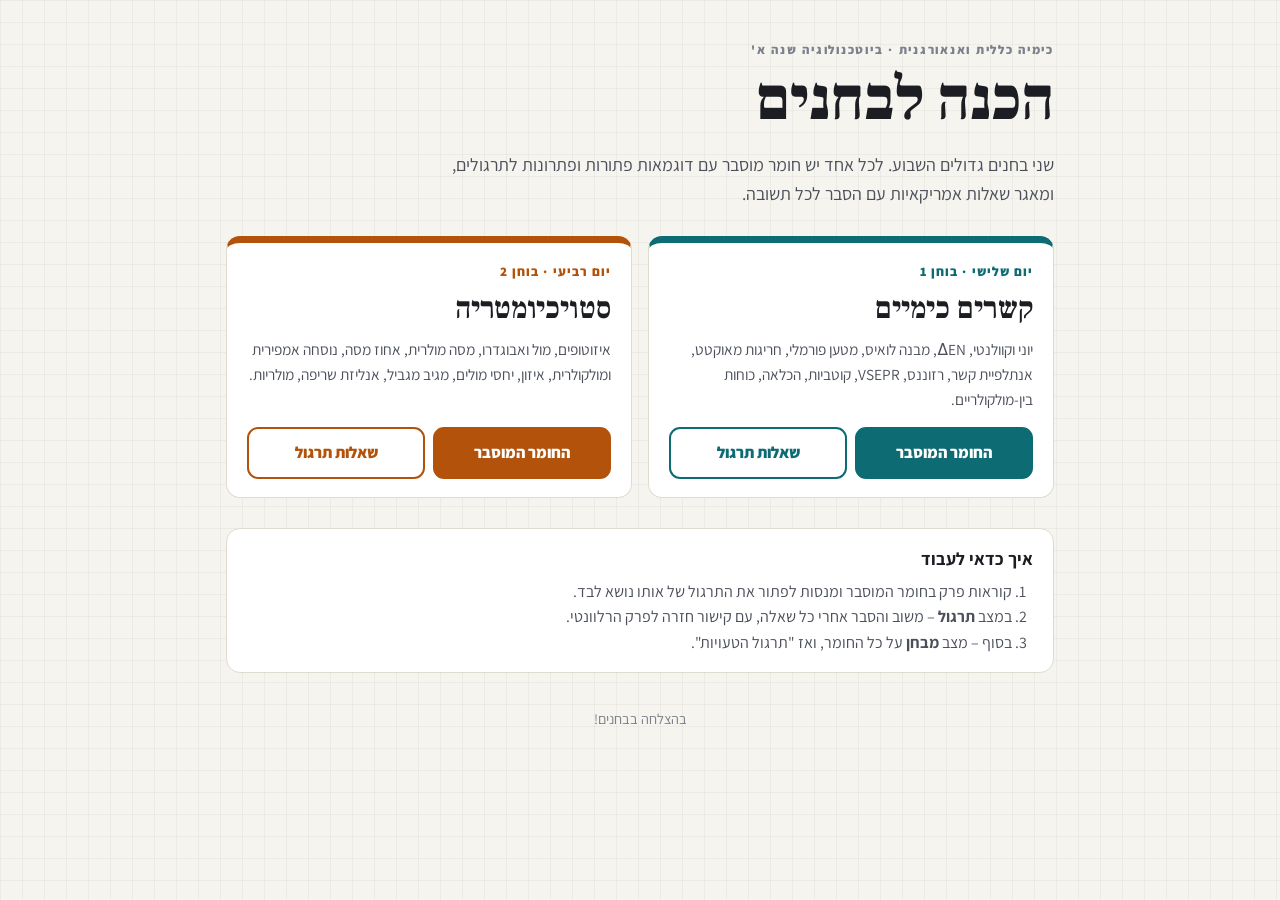
==== docs/index.html @ b97b68cb "Chemistry quiz prep: guide + practice for bonds and stoichiometry quizzes Co-Authored-By: Claude Opu" ====
<!doctype html>
<html lang="he" dir="rtl">
<head>
<meta charset="utf-8">
<meta name="viewport" content="width=device-width, initial-scale=1, viewport-fit=cover">
<title>כימיה – הכנה לבחנים</title>
<meta name="description" content="חומר מוסבר ושאלות תרגול לבוחן קשרים כימיים ולבוחן סטויכיומטריה">
<link rel="preconnect" href="https://fonts.googleapis.com">
<link rel="preconnect" href="https://fonts.gstatic.com" crossorigin>
<link rel="stylesheet" href="https://fonts.googleapis.com/css2?family=Assistant:wght@400;600;700;800&family=Frank+Ruhl+Libre:wght@700;900&display=swap">
<style>
:root{--paper:#f6f4ee;--card:#fff;--ink:#1b1d22;--ink-2:#4a4f59;--ink-3:#7b808a;--rule:#dfdbd0;--grid:rgba(27,29,34,.045);
  --bonds:#0d6b74;--bonds-soft:#dff0ef;--stoich:#b3530b;--stoich-soft:#fbeadb;color-scheme:light}
@media (prefers-color-scheme:dark){:root:not([data-theme="light"]){--paper:#121417;--card:#1b1e23;--ink:#ebe8e1;--ink-2:#b4b0a7;--ink-3:#8a867e;--rule:#2f333a;--grid:rgba(255,255,255,.035);
  --bonds:#5cc6c9;--bonds-soft:#15302f;--stoich:#f0a35a;--stoich-soft:#36240f;color-scheme:dark}}
:root[data-theme="dark"]{--paper:#121417;--card:#1b1e23;--ink:#ebe8e1;--ink-2:#b4b0a7;--ink-3:#8a867e;--rule:#2f333a;--grid:rgba(255,255,255,.035);
  --bonds:#5cc6c9;--bonds-soft:#15302f;--stoich:#f0a35a;--stoich-soft:#36240f;color-scheme:dark}
*{box-sizing:border-box}
body{margin:0;background:var(--paper);color:var(--ink);font-family:"Assistant","Segoe UI",system-ui,sans-serif;line-height:1.6;
  background-image:linear-gradient(var(--grid) 1px,transparent 1px),linear-gradient(90deg,var(--grid) 1px,transparent 1px);background-size:22px 22px}
.wrap{max-width:860px;margin:auto;padding:40px 16px 60px}
.kicker{font-size:.78rem;font-weight:800;letter-spacing:.14em;color:var(--ink-3)}
h1{font-family:"Frank Ruhl Libre",Georgia,serif;font-weight:900;font-size:clamp(2.3rem,7vw,3.8rem);line-height:1.05;margin:.15em 0 .3em}
.lede{color:var(--ink-2);font-size:1.12rem;margin:0 0 28px;max-width:38rem}
.grid{display:grid;grid-template-columns:repeat(auto-fit,minmax(18rem,1fr));gap:16px}
.day{background:var(--card);border:1px solid var(--rule);border-top:7px solid var(--c);border-radius:14px;padding:18px 20px;display:flex;flex-direction:column;gap:10px}
.day .d{font-weight:800;font-size:.82rem;letter-spacing:.08em;color:var(--c)}
.day h2{font-family:"Frank Ruhl Libre",Georgia,serif;font-size:1.9rem;margin:0;line-height:1.15}
.day p{margin:0;color:var(--ink-2);font-size:.96rem}
.btns{display:flex;gap:8px;flex-wrap:wrap;margin-top:auto;padding-top:6px}
.btns a{flex:1;text-align:center;text-decoration:none;font-weight:800;padding:11px 14px;border-radius:11px;border:2px solid var(--c);color:var(--c)}
.btns a.main{background:var(--c);color:var(--card)}
.b{--c:var(--bonds)} .s{--c:var(--stoich)}
.how{margin-top:30px;background:var(--card);border:1px solid var(--rule);border-radius:14px;padding:16px 20px}
.how h3{margin:0 0 6px;font-size:1.1rem}
.how ol{margin:0;padding-inline-start:1.3em;color:var(--ink-2)}
footer{margin-top:34px;text-align:center;color:var(--ink-3);font-size:.9rem}
:focus-visible{outline:3px solid var(--bonds);outline-offset:2px}
</style>
<script data-goatcounter="https://zivgabel.goatcounter.com/count" async src="https://gc.zgo.at/count.js"></script>
</head>
<body>
<div class="wrap">
  <div class="kicker">כימיה כללית ואנאורגנית · ביוטכנולוגיה שנה א'</div>
  <h1>הכנה לבחנים</h1>
  <p class="lede">שני בחנים גדולים השבוע. לכל אחד יש חומר מוסבר עם דוגמאות פתורות ופתרונות לתרגולים, ומאגר שאלות אמריקאיות עם הסבר לכל תשובה.</p>
  <div class="grid">
    <section class="day b">
      <div class="d">יום שלישי · בוחן 1</div>
      <h2>קשרים כימיים</h2>
      <p>יוני וקוולנטי, ΔEN, מבנה לואיס, מטען פורמלי, חריגות מאוקטט, אנתלפיית קשר, רזוננס, VSEPR, קוטביות, הכלאה, כוחות בין-מולקולריים.</p>
      <div class="btns"><a class="main" href="guide.html#bonds">החומר המוסבר</a><a href="practice.html#bonds">שאלות תרגול</a></div>
    </section>
    <section class="day s">
      <div class="d">יום רביעי · בוחן 2</div>
      <h2>סטויכיומטריה</h2>
      <p>איזוטופים, מול ואבוגדרו, מסה מולרית, אחוז מסה, נוסחה אמפירית ומולקולרית, איזון, יחסי מולים, מגיב מגביל, אנליזת שריפה, מולריות.</p>
      <div class="btns"><a class="main" href="guide.html#stoich">החומר המוסבר</a><a href="practice.html#stoich">שאלות תרגול</a></div>
    </section>
  </div>
  <div class="how">
    <h3>איך כדאי לעבוד</h3>
    <ol>
      <li>קוראות פרק בחומר המוסבר ומנסות לפתור את התרגול של אותו נושא לבד.</li>
      <li>במצב <b>תרגול</b> – משוב והסבר אחרי כל שאלה, עם קישור חזרה לפרק הרלוונטי.</li>
      <li>בסוף – מצב <b>מבחן</b> על כל החומר, ואז "תרגול הטעויות".</li>
    </ol>
  </div>
  <footer>בהצלחה בבחנים!</footer>
</div>
</body>
</html>
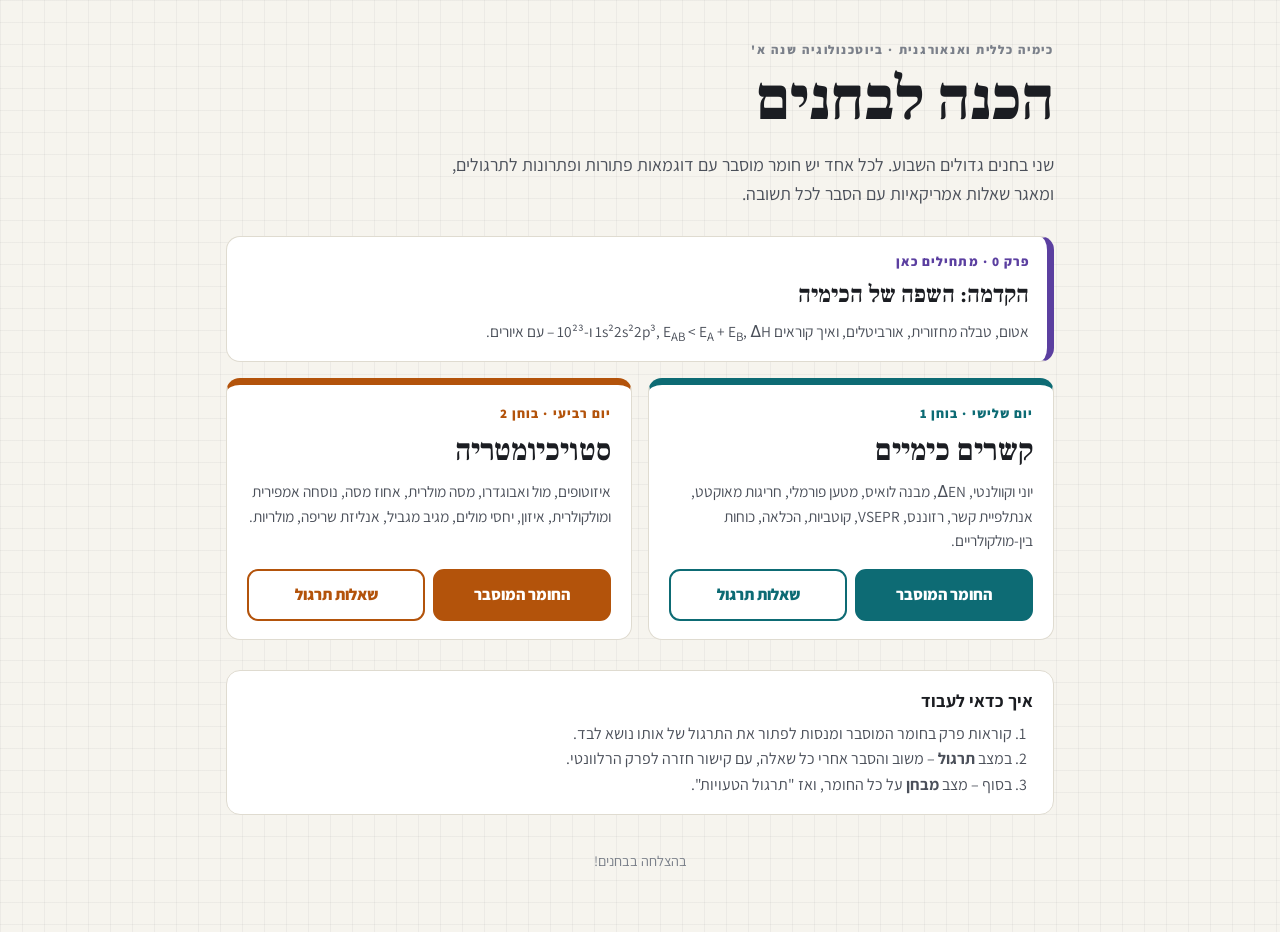
==== commit fc22d294: "Add chapter 0: illustrated introduction to chemistry notation and basics Co-Authored-By: Claude Opus" ====
--- a/docs/index.html
+++ b/docs/index.html
@@ -10,11 +10,11 @@
 <link rel="stylesheet" href="https://fonts.googleapis.com/css2?family=Assistant:wght@400;600;700;800&family=Frank+Ruhl+Libre:wght@700;900&display=swap">
 <style>
 :root{--paper:#f6f4ee;--card:#fff;--ink:#1b1d22;--ink-2:#4a4f59;--ink-3:#7b808a;--rule:#dfdbd0;--grid:rgba(27,29,34,.045);
-  --bonds:#0d6b74;--bonds-soft:#dff0ef;--stoich:#b3530b;--stoich-soft:#fbeadb;color-scheme:light}
+  --bonds:#0d6b74;--bonds-soft:#dff0ef;--stoich:#b3530b;--stoich-soft:#fbeadb;--intro:#5b3fa0;color-scheme:light}
 @media (prefers-color-scheme:dark){:root:not([data-theme="light"]){--paper:#121417;--card:#1b1e23;--ink:#ebe8e1;--ink-2:#b4b0a7;--ink-3:#8a867e;--rule:#2f333a;--grid:rgba(255,255,255,.035);
-  --bonds:#5cc6c9;--bonds-soft:#15302f;--stoich:#f0a35a;--stoich-soft:#36240f;color-scheme:dark}}
+  --bonds:#5cc6c9;--bonds-soft:#15302f;--stoich:#f0a35a;--stoich-soft:#36240f;--intro:#b8a1f2;color-scheme:dark}}
 :root[data-theme="dark"]{--paper:#121417;--card:#1b1e23;--ink:#ebe8e1;--ink-2:#b4b0a7;--ink-3:#8a867e;--rule:#2f333a;--grid:rgba(255,255,255,.035);
-  --bonds:#5cc6c9;--bonds-soft:#15302f;--stoich:#f0a35a;--stoich-soft:#36240f;color-scheme:dark}
+  --bonds:#5cc6c9;--bonds-soft:#15302f;--stoich:#f0a35a;--stoich-soft:#36240f;--intro:#b8a1f2;color-scheme:dark}
 *{box-sizing:border-box}
 body{margin:0;background:var(--paper);color:var(--ink);font-family:"Assistant","Segoe UI",system-ui,sans-serif;line-height:1.6;
   background-image:linear-gradient(var(--grid) 1px,transparent 1px),linear-gradient(90deg,var(--grid) 1px,transparent 1px);background-size:22px 22px}
@@ -30,6 +30,10 @@
 .btns{display:flex;gap:8px;flex-wrap:wrap;margin-top:auto;padding-top:6px}
 .btns a{flex:1;text-align:center;text-decoration:none;font-weight:800;padding:11px 14px;border-radius:11px;border:2px solid var(--c);color:var(--c)}
 .btns a.main{background:var(--c);color:var(--card)}
+.intro{display:flex;flex-direction:column;gap:4px;margin-bottom:16px;text-decoration:none;color:inherit;background:var(--card);border:1px solid var(--rule);border-inline-start:7px solid var(--intro);border-radius:14px;padding:14px 18px}
+.intro .d{font-weight:800;font-size:.82rem;letter-spacing:.08em;color:var(--intro)}
+.intro b{font-family:"Frank Ruhl Libre",Georgia,serif;font-size:1.5rem}
+.intro span:last-child{color:var(--ink-2);font-size:.96rem}
 .b{--c:var(--bonds)} .s{--c:var(--stoich)}
 .how{margin-top:30px;background:var(--card);border:1px solid var(--rule);border-radius:14px;padding:16px 20px}
 .how h3{margin:0 0 6px;font-size:1.1rem}
@@ -44,6 +48,7 @@
   <div class="kicker">כימיה כללית ואנאורגנית · ביוטכנולוגיה שנה א'</div>
   <h1>הכנה לבחנים</h1>
   <p class="lede">שני בחנים גדולים השבוע. לכל אחד יש חומר מוסבר עם דוגמאות פתורות ופתרונות לתרגולים, ומאגר שאלות אמריקאיות עם הסבר לכל תשובה.</p>
+  <a class="intro" href="guide.html#intro"><span class="d">פרק 0 · מתחילים כאן</span><b>הקדמה: השפה של הכימיה</b><span>אטום, טבלה מחזורית, אורביטלים, ואיך קוראים 1s²2s²2p³, E<sub>AB</sub> &lt; E<sub>A</sub> + E<sub>B</sub>, ΔH ו-10²³ – עם איורים.</span></a>
   <div class="grid">
     <section class="day b">
       <div class="d">יום שלישי · בוחן 1</div>
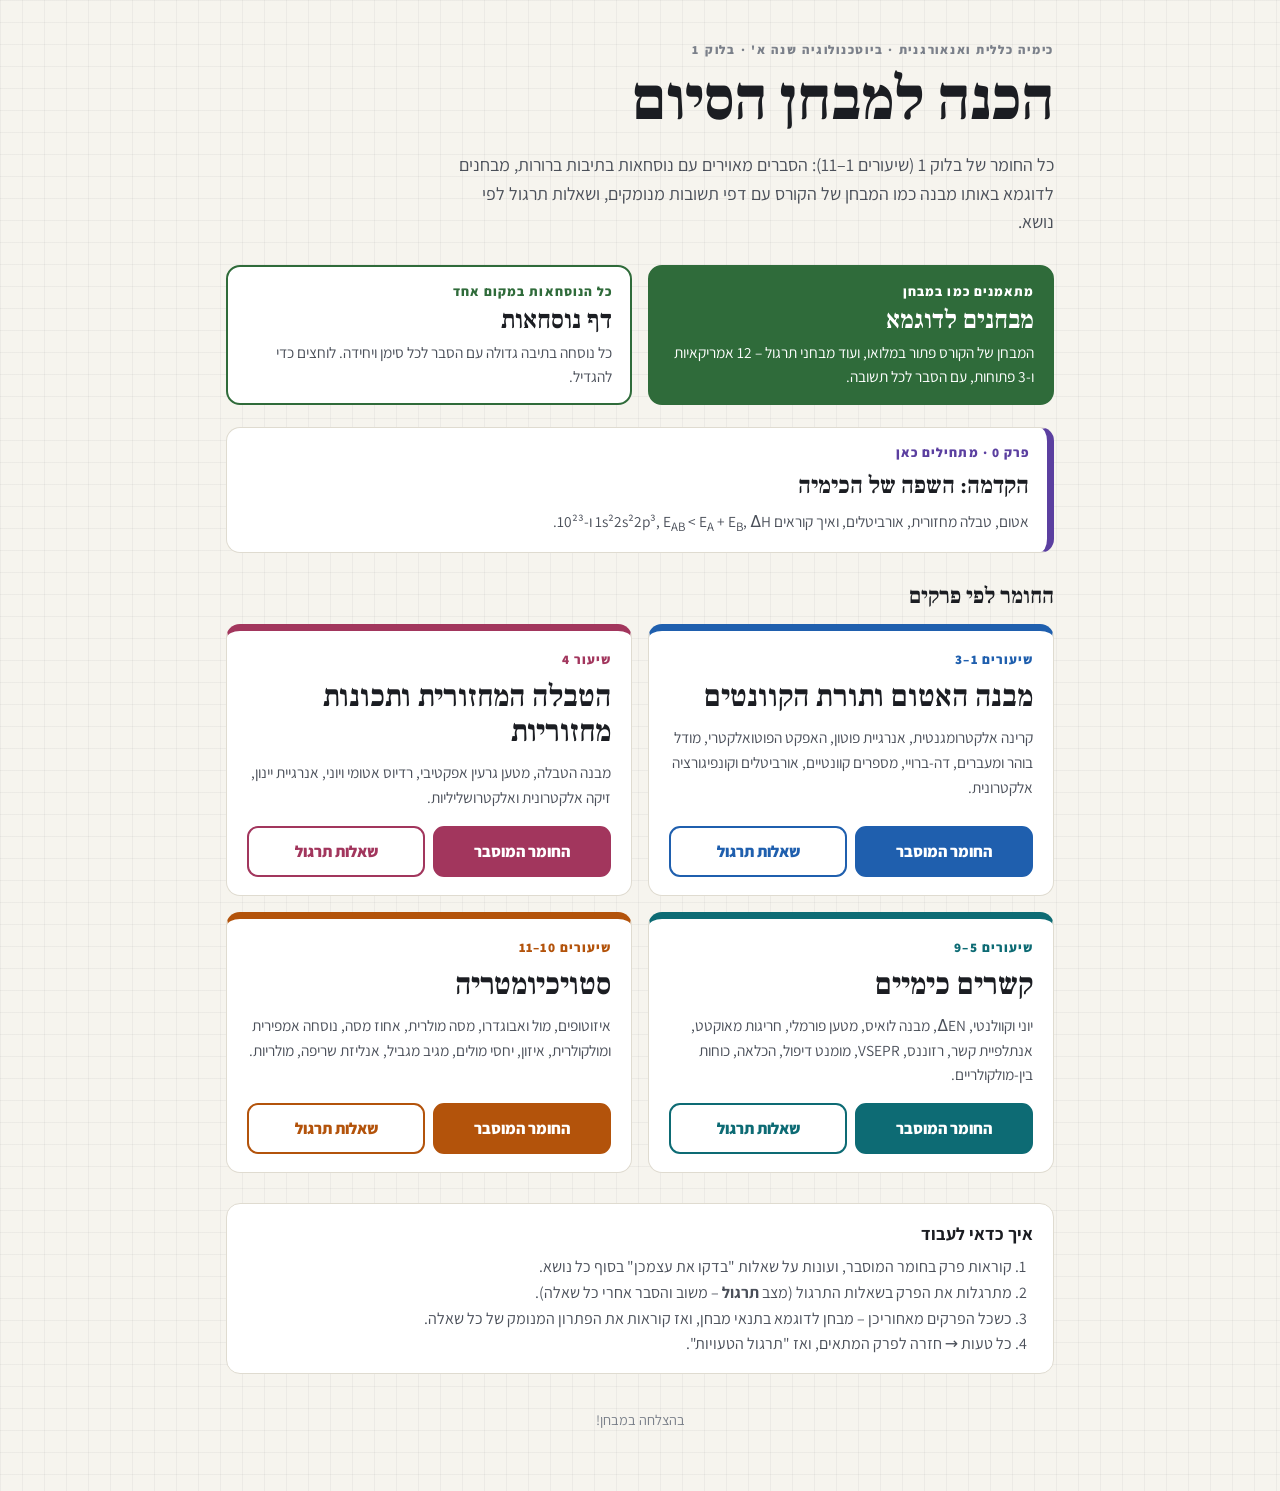
==== commit fbcb1c0d: "Expand to the full block-1 final exam - New guide chapters: atomic structure & quantum (lectures 1-3" ====
--- a/docs/index.html
+++ b/docs/index.html
@@ -3,18 +3,18 @@
 <head>
 <meta charset="utf-8">
 <meta name="viewport" content="width=device-width, initial-scale=1, viewport-fit=cover">
-<title>כימיה – הכנה לבחנים</title>
-<meta name="description" content="חומר מוסבר ושאלות תרגול לבוחן קשרים כימיים ולבוחן סטויכיומטריה">
+<title>כימיה – הכנה למבחן</title>
+<meta name="description" content="חומר מוסבר, מבחנים לדוגמא, דף נוסחאות ושאלות תרגול למבחן הסיום של בלוק 1">
 <link rel="preconnect" href="https://fonts.googleapis.com">
 <link rel="preconnect" href="https://fonts.gstatic.com" crossorigin>
 <link rel="stylesheet" href="https://fonts.googleapis.com/css2?family=Assistant:wght@400;600;700;800&family=Frank+Ruhl+Libre:wght@700;900&display=swap">
 <style>
 :root{--paper:#f6f4ee;--card:#fff;--ink:#1b1d22;--ink-2:#4a4f59;--ink-3:#7b808a;--rule:#dfdbd0;--grid:rgba(27,29,34,.045);
-  --bonds:#0d6b74;--bonds-soft:#dff0ef;--stoich:#b3530b;--stoich-soft:#fbeadb;--intro:#5b3fa0;color-scheme:light}
+  --bonds:#0d6b74;--bonds-soft:#dff0ef;--stoich:#b3530b;--stoich-soft:#fbeadb;--intro:#5b3fa0;--atom:#1f5fae;--periodic:#a2365d;--exam:#2f6b3a;color-scheme:light}
 @media (prefers-color-scheme:dark){:root:not([data-theme="light"]){--paper:#121417;--card:#1b1e23;--ink:#ebe8e1;--ink-2:#b4b0a7;--ink-3:#8a867e;--rule:#2f333a;--grid:rgba(255,255,255,.035);
-  --bonds:#5cc6c9;--bonds-soft:#15302f;--stoich:#f0a35a;--stoich-soft:#36240f;--intro:#b8a1f2;color-scheme:dark}}
+  --bonds:#5cc6c9;--bonds-soft:#15302f;--stoich:#f0a35a;--stoich-soft:#36240f;--intro:#b8a1f2;--atom:#8ab8f5;--periodic:#f19bbb;--exam:#8fd39b;color-scheme:dark}}
 :root[data-theme="dark"]{--paper:#121417;--card:#1b1e23;--ink:#ebe8e1;--ink-2:#b4b0a7;--ink-3:#8a867e;--rule:#2f333a;--grid:rgba(255,255,255,.035);
-  --bonds:#5cc6c9;--bonds-soft:#15302f;--stoich:#f0a35a;--stoich-soft:#36240f;--intro:#b8a1f2;color-scheme:dark}
+  --bonds:#5cc6c9;--bonds-soft:#15302f;--stoich:#f0a35a;--stoich-soft:#36240f;--intro:#b8a1f2;--atom:#8ab8f5;--periodic:#f19bbb;--exam:#8fd39b;color-scheme:dark}
 *{box-sizing:border-box}
 body{margin:0;background:var(--paper);color:var(--ink);font-family:"Assistant","Segoe UI",system-ui,sans-serif;line-height:1.6;
   background-image:linear-gradient(var(--grid) 1px,transparent 1px),linear-gradient(90deg,var(--grid) 1px,transparent 1px);background-size:22px 22px}
@@ -34,7 +34,14 @@
 .intro .d{font-weight:800;font-size:.82rem;letter-spacing:.08em;color:var(--intro)}
 .intro b{font-family:"Frank Ruhl Libre",Georgia,serif;font-size:1.5rem}
 .intro span:last-child{color:var(--ink-2);font-size:.96rem}
-.b{--c:var(--bonds)} .s{--c:var(--stoich)}
+.b{--c:var(--bonds)} .s{--c:var(--stoich)} .a{--c:var(--atom)} .p{--c:var(--periodic)} .x{--c:var(--exam)}
+.tools{display:grid;grid-template-columns:repeat(auto-fit,minmax(16rem,1fr));gap:16px;margin:0 0 22px}
+.tool{display:flex;flex-direction:column;gap:4px;text-decoration:none;color:inherit;background:var(--card);border:2px solid var(--c);border-radius:14px;padding:14px 18px}
+.tool .d{font-weight:800;font-size:.82rem;letter-spacing:.08em;color:var(--c)}
+.tool b{font-family:"Frank Ruhl Libre",Georgia,serif;font-size:1.6rem;line-height:1.15}
+.tool span:last-child{color:var(--ink-2);font-size:.96rem}
+.tool.hot{background:var(--c);color:var(--card)} .tool.hot .d,.tool.hot span:last-child{color:var(--card)}
+h2.sec{font-family:"Frank Ruhl Libre",Georgia,serif;font-size:1.4rem;margin:26px 0 10px}
 .how{margin-top:30px;background:var(--card);border:1px solid var(--rule);border-radius:14px;padding:16px 20px}
 .how h3{margin:0 0 6px;font-size:1.1rem}
 .how ol{margin:0;padding-inline-start:1.3em;color:var(--ink-2)}
@@ -45,19 +52,36 @@
 </head>
 <body>
 <div class="wrap">
-  <div class="kicker">כימיה כללית ואנאורגנית · ביוטכנולוגיה שנה א'</div>
-  <h1>הכנה לבחנים</h1>
-  <p class="lede">שני בחנים גדולים השבוע. לכל אחד יש חומר מוסבר עם דוגמאות פתורות ופתרונות לתרגולים, ומאגר שאלות אמריקאיות עם הסבר לכל תשובה.</p>
-  <a class="intro" href="guide.html#intro"><span class="d">פרק 0 · מתחילים כאן</span><b>הקדמה: השפה של הכימיה</b><span>אטום, טבלה מחזורית, אורביטלים, ואיך קוראים 1s²2s²2p³, E<sub>AB</sub> &lt; E<sub>A</sub> + E<sub>B</sub>, ΔH ו-10²³ – עם איורים.</span></a>
+  <div class="kicker">כימיה כללית ואנאורגנית · ביוטכנולוגיה שנה א' · בלוק 1</div>
+  <h1>הכנה למבחן הסיום</h1>
+  <p class="lede">כל החומר של בלוק 1 (שיעורים 1–11): הסברים מאוירים עם נוסחאות בתיבות ברורות, מבחנים לדוגמא באותו מבנה כמו המבחן של הקורס עם דפי תשובות מנומקים, ושאלות תרגול לפי נושא.</p>
+  <div class="tools">
+    <a class="tool x hot" href="exams.html"><span class="d">מתאמנים כמו במבחן</span><b>מבחנים לדוגמא</b><span>המבחן של הקורס פתור במלואו, ועוד מבחני תרגול – 12 אמריקאיות ו-3 פתוחות, עם הסבר לכל תשובה.</span></a>
+    <a class="tool x" href="formulas.html"><span class="d">כל הנוסחאות במקום אחד</span><b>דף נוסחאות</b><span>כל נוסחה בתיבה גדולה עם הסבר לכל סימן ויחידה. לוחצים כדי להגדיל.</span></a>
+  </div>
+  <a class="intro" href="guide.html#intro"><span class="d">פרק 0 · מתחילים כאן</span><b>הקדמה: השפה של הכימיה</b><span>אטום, טבלה מחזורית, אורביטלים, ואיך קוראים 1s²2s²2p³, E<sub>AB</sub> &lt; E<sub>A</sub> + E<sub>B</sub>, ΔH ו-10²³.</span></a>
+  <h2 class="sec">החומר לפי פרקים</h2>
   <div class="grid">
+    <section class="day a">
+      <div class="d">שיעורים 1–3</div>
+      <h2>מבנה האטום ותורת הקוונטים</h2>
+      <p>קרינה אלקטרומגנטית, אנרגיית פוטון, האפקט הפוטואלקטרי, מודל בוהר ומעברים, דה-ברויי, מספרים קוונטיים, אורביטלים וקונפיגורציה אלקטרונית.</p>
+      <div class="btns"><a class="main" href="guide.html#atom">החומר המוסבר</a><a href="practice.html#atom">שאלות תרגול</a></div>
+    </section>
+    <section class="day p">
+      <div class="d">שיעור 4</div>
+      <h2>הטבלה המחזורית ותכונות מחזוריות</h2>
+      <p>מבנה הטבלה, מטען גרעין אפקטיבי, רדיוס אטומי ויוני, אנרגיית יינון, זיקה אלקטרונית ואלקטרושליליות.</p>
+      <div class="btns"><a class="main" href="guide.html#periodic">החומר המוסבר</a><a href="practice.html#periodic">שאלות תרגול</a></div>
+    </section>
     <section class="day b">
-      <div class="d">יום שלישי · בוחן 1</div>
+      <div class="d">שיעורים 5–9</div>
       <h2>קשרים כימיים</h2>
-      <p>יוני וקוולנטי, ΔEN, מבנה לואיס, מטען פורמלי, חריגות מאוקטט, אנתלפיית קשר, רזוננס, VSEPR, קוטביות, הכלאה, כוחות בין-מולקולריים.</p>
+      <p>יוני וקוולנטי, ΔEN, מבנה לואיס, מטען פורמלי, חריגות מאוקטט, אנתלפיית קשר, רזוננס, VSEPR, מומנט דיפול, הכלאה, כוחות בין-מולקולריים.</p>
       <div class="btns"><a class="main" href="guide.html#bonds">החומר המוסבר</a><a href="practice.html#bonds">שאלות תרגול</a></div>
     </section>
     <section class="day s">
-      <div class="d">יום רביעי · בוחן 2</div>
+      <div class="d">שיעורים 10–11</div>
       <h2>סטויכיומטריה</h2>
       <p>איזוטופים, מול ואבוגדרו, מסה מולרית, אחוז מסה, נוסחה אמפירית ומולקולרית, איזון, יחסי מולים, מגיב מגביל, אנליזת שריפה, מולריות.</p>
       <div class="btns"><a class="main" href="guide.html#stoich">החומר המוסבר</a><a href="practice.html#stoich">שאלות תרגול</a></div>
@@ -66,12 +90,13 @@
   <div class="how">
     <h3>איך כדאי לעבוד</h3>
     <ol>
-      <li>קוראות פרק בחומר המוסבר ומנסות לפתור את התרגול של אותו נושא לבד.</li>
-      <li>במצב <b>תרגול</b> – משוב והסבר אחרי כל שאלה, עם קישור חזרה לפרק הרלוונטי.</li>
-      <li>בסוף – מצב <b>מבחן</b> על כל החומר, ואז "תרגול הטעויות".</li>
+      <li>קוראות פרק בחומר המוסבר, ועונות על שאלות "בדקו את עצמכן" בסוף כל נושא.</li>
+      <li>מתרגלות את הפרק בשאלות התרגול (מצב <b>תרגול</b> – משוב והסבר אחרי כל שאלה).</li>
+      <li>כשכל הפרקים מאחוריכן – מבחן לדוגמא בתנאי מבחן, ואז קוראות את הפתרון המנומק של כל שאלה.</li>
+      <li>כל טעות → חזרה לפרק המתאים, ואז "תרגול הטעויות".</li>
     </ol>
   </div>
-  <footer>בהצלחה בבחנים!</footer>
+  <footer>בהצלחה במבחן!</footer>
 </div>
 </body>
 </html>
